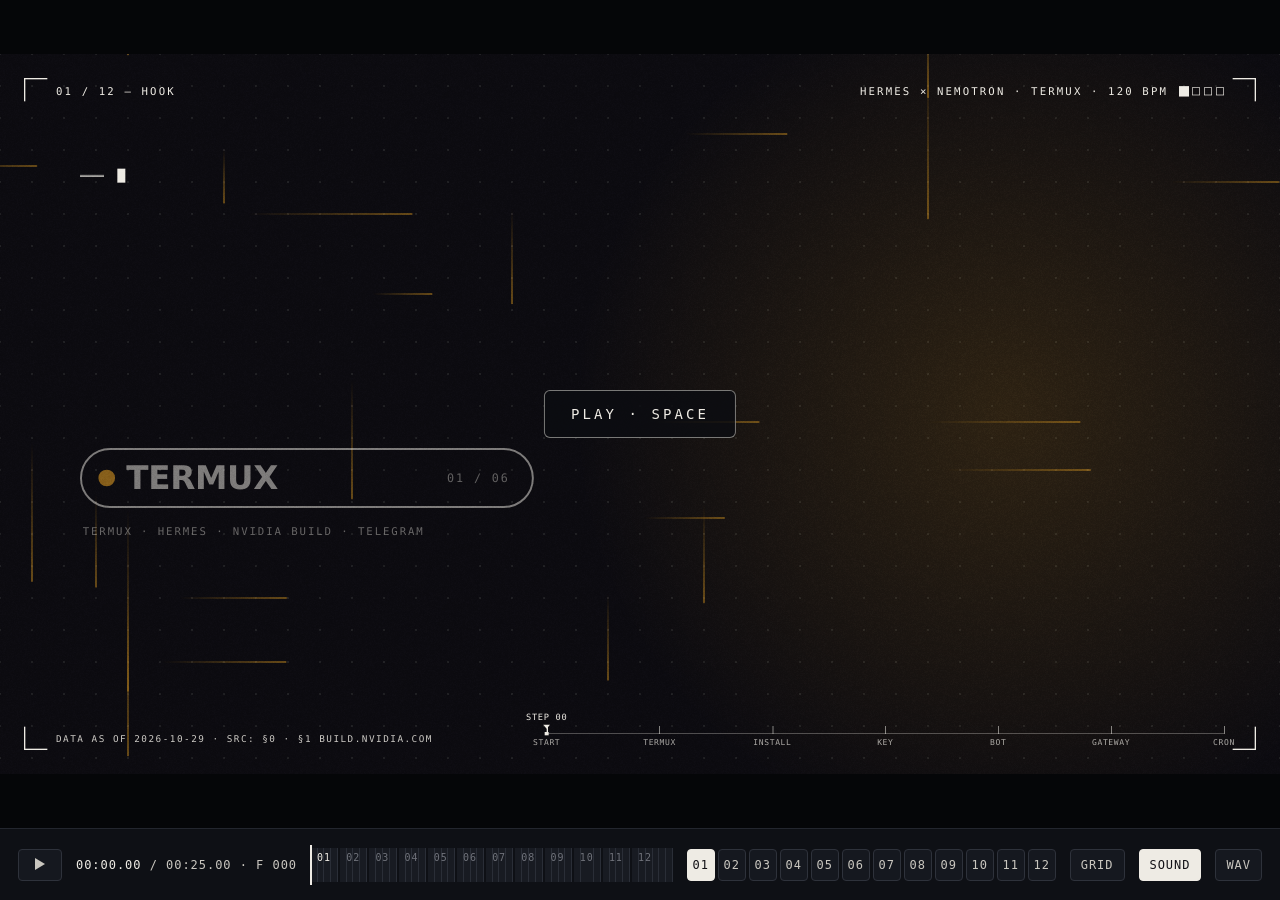
==== 6. Hermes-Nemotron Motion/index.html @ 868261e4 "Hermes × Nemotron on Termux 모션그래픽 추가 안드로이드 Termux에 Hermes Agent를 설치하고 NVIDIA build 무료 API로 Nemotron " ====
<!doctype html>
<html lang="ko">
<head>
  <meta charset="utf-8">
  <meta name="viewport" content="width=device-width, initial-scale=1">
  <title>Hermes × Nemotron on Termux · Motion Graphic</title>
  <meta name="description" content="25초, 120 BPM 모션그래픽. 안드로이드 Termux에서 Hermes Agent와 Nemotron 3 Ultra 무료 API, 텔레그램으로 AI 자동화하기.">
  <link rel="stylesheet" href="css/tokens.css">
  <link rel="stylesheet" href="css/stage.css">
  <link rel="stylesheet" href="css/hud.css">
  <link rel="stylesheet" href="css/scenes.css">
  <link rel="stylesheet" href="css/controls.css">
</head>
<body>
  <main id="viewport" aria-label="Hermes × Nemotron on Termux motion graphic">
    <div id="stage">
      <canvas id="bgfx" width="1920" height="1080"></canvas>
      <div id="scenes"></div>
      <div id="transition-layer"></div>
      <div id="grain"></div>
      <div id="hud"></div>
      <div id="beatgrid" hidden></div>
    </div>
  </main>

  <div id="controls" role="toolbar" aria-label="Player controls"></div>

  <svg width="0" height="0" style="position:absolute" aria-hidden="true">
    <filter id="ch-r" color-interpolation-filters="sRGB"><feColorMatrix type="matrix" values="1 0 0 0 0  0 0 0 0 0  0 0 0 0 0  0 0 0 1 0"/></filter>
    <filter id="ch-g" color-interpolation-filters="sRGB"><feColorMatrix type="matrix" values="0 0 0 0 0  0 1 0 0 0  0 0 0 0 0  0 0 0 1 0"/></filter>
    <filter id="ch-b" color-interpolation-filters="sRGB"><feColorMatrix type="matrix" values="0 0 0 0 0  0 0 0 0 0  0 0 1 0 0  0 0 0 1 0"/></filter>
    <filter id="mblur" x="-10%" y="0" width="120%" height="100%"><feGaussianBlur id="mblur-k" stdDeviation="0 0"/></filter>
  </svg>

  <script defer src="js/core/util.js"></script>
  <script defer src="js/core/timeline.js"></script>
  <script defer src="js/data.js"></script>
  <script defer src="js/ui/components.js"></script>
  <script defer src="js/ui/devices.js"></script>
  <script defer src="js/fx/textures.js"></script>
  <script defer src="js/hud.js"></script>
  <script defer src="js/scenes/01-hook.js"></script>
  <script defer src="js/scenes/02-selfhost.js"></script>
  <script defer src="js/scenes/03-free.js"></script>
  <script defer src="js/scenes/04-termux.js"></script>
  <script defer src="js/scenes/05-install.js"></script>
  <script defer src="js/scenes/06-key.js"></script>
  <script defer src="js/scenes/07-moe.js"></script>
  <script defer src="js/scenes/08-telegram.js"></script>
  <script defer src="js/scenes/09-gateway.js"></script>
  <script defer src="js/scenes/10-cron.js"></script>
  <script defer src="js/scenes/11-montage.js"></script>
  <script defer src="js/scenes/12-endcard.js"></script>
  <script defer src="js/transitions.js"></script>
  <script defer src="js/engine.js"></script>
  <script defer src="js/audio.js"></script>
  <script defer src="js/controls.js"></script>
  <script defer src="js/main.js"></script>
</body>
</html>
---- 6. Hermes-Nemotron Motion/css/tokens.css ----
/* Design tokens: palette, type stacks. Fonts resolve from the local system only (no network). */

@font-face {
  font-family: 'SX Display';
  src: local('Pretendard Black'), local('Pretendard-Black'), local('Pretendard Variable Black');
  font-weight: 900;
  font-style: normal;
}
@font-face {
  font-family: 'SX Display';
  src: local('Pretendard Bold'), local('Pretendard-Bold');
  font-weight: 700;
  font-style: normal;
}
@font-face {
  font-family: 'SX Mono';
  src: local('JetBrains Mono'), local('JetBrainsMono-Regular');
  font-weight: 400;
  font-style: normal;
}
@font-face {
  font-family: 'SX Mono';
  src: local('JetBrains Mono Bold'), local('JetBrainsMono-Bold');
  font-weight: 700;
  font-style: normal;
}

:root {
  --night: #0C0B10;
  --amber: #FFB224;
  --sky: #2F6BFF;
  --paper: #EEEBE4;
  --rose: #F2557A;
  --ink: #121116;

  --f-display: 'SX Display', 'Pretendard Variable', 'Noto Sans KR', 'Apple SD Gothic Neo',
    'Malgun Gothic', system-ui, sans-serif;
  --f-mono: 'SX Mono', 'JetBrains Mono', 'Cascadia Mono', 'SF Mono', Menlo, Consolas, monospace;

  --ctrl-h: 72px;
}
---- 6. Hermes-Nemotron Motion/css/stage.css ----
/* Viewport, fixed 1920×1080 stage and global layers */

html,
body {
  margin: 0;
  height: 100%;
  background: #050608;
  color: var(--paper);
  overflow: hidden;
}

#viewport {
  position: fixed;
  inset: 0 0 var(--ctrl-h) 0;
  overflow: hidden;
}

#stage {
  position: absolute;
  left: 0;
  top: 0;
  width: 1920px;
  height: 1080px;
  transform-origin: 0 0;
  overflow: hidden;
  background: var(--night);
  font-variant-numeric: tabular-nums;
  -webkit-font-smoothing: antialiased;
  text-rendering: geometricPrecision;
}

#bgfx,
#scenes,
#transition-layer,
#grain,
#hud,
#beatgrid {
  position: absolute;
  inset: 0;
  width: 1920px;
  height: 1080px;
}

#transition-layer,
#grain,
#hud,
#beatgrid {
  pointer-events: none;
}

#bgfx { z-index: 0; }
#scenes { z-index: 1; }
#transition-layer { z-index: 2; }
#grain { z-index: 3; }
#hud { z-index: 5; }
#beatgrid { z-index: 6; }

#grain {
  opacity: 0.11;
  mix-blend-mode: soft-light;
  background-size: 256px 256px;
}

/* Capture mode: stage pinned at 1:1, no chrome */
body.capture {
  background: var(--night);
}
body.capture #viewport {
  inset: 0;
}
body.capture #controls,
body.capture #bigplay {
  display: none !important;
}

/* Beat grid overlay (toggle) */
#beatgrid {
  color: var(--amber);
  font-family: var(--f-mono);
}
#beatgrid .bg-col {
  position: absolute;
  top: 0;
  bottom: 0;
  width: 1px;
  background: currentColor;
  opacity: 0.22;
}
#beatgrid .bg-safe {
  position: absolute;
  left: 96px;
  top: 54px;
  right: 96px;
  bottom: 54px;
  border: 1px dashed currentColor;
  opacity: 0.35;
}
#beatgrid .bg-flash {
  position: absolute;
  left: 0;
  right: 0;
  top: 0;
  height: 10px;
  background: currentColor;
}
#beatgrid .bg-read {
  position: absolute;
  left: 50%;
  top: 110px;
  transform: translateX(-50%);
  padding: 10px 16px;
  font-size: 22px;
  letter-spacing: 0.12em;
  color: var(--ink);
  background: var(--amber);
  white-space: pre;
}
#beatgrid .bg-cells {
  position: absolute;
  left: 50%;
  top: 170px;
  transform: translateX(-50%);
  display: flex;
  gap: 8px;
}
#beatgrid .bg-cells i {
  width: 40px;
  height: 12px;
  border: 2px solid var(--amber);
}
#beatgrid .bg-cells i.on {
  background: var(--amber);
}
---- 6. Hermes-Nemotron Motion/css/hud.css ----
/* Persistent HUD: crop marks, scene id, beat cells, year ruler, data source line */

#hud {
  color: var(--hud-fg, var(--paper));
  font-family: var(--f-mono);
  font-size: 16px;
  letter-spacing: 0.2em;
  text-transform: uppercase;
  z-index: 5;
}

.crop {
  position: absolute;
  width: 28px;
  height: 28px;
  border-color: currentColor;
  border-style: solid;
  border-width: 0;
}
.crop.tl { left: 36px; top: 36px; border-left-width: 2px; border-top-width: 2px; }
.crop.tr { right: 36px; top: 36px; border-right-width: 2px; border-top-width: 2px; }
.crop.bl { left: 36px; bottom: 36px; border-left-width: 2px; border-bottom-width: 2px; }
.crop.br { right: 36px; bottom: 36px; border-right-width: 2px; border-bottom-width: 2px; }

.hud-tl {
  position: absolute;
  left: 84px;
  top: 46px;
  white-space: nowrap;
}

.hud-tr {
  position: absolute;
  right: 84px;
  top: 46px;
  display: flex;
  align-items: center;
  gap: 18px;
  white-space: nowrap;
}
.hud-beats {
  display: flex;
  gap: 6px;
}
.hud-beats i {
  display: block;
  width: 12px;
  height: 12px;
  border: 1.5px solid currentColor;
  box-sizing: border-box;
}
.hud-beats i.on {
  background: currentColor;
}

.hud-src {
  position: absolute;
  left: 84px;
  bottom: 44px;
  font-size: 14px;
  letter-spacing: 0.16em;
  white-space: nowrap;
  opacity: 0.85;
}

.hud-ruler {
  position: absolute;
  left: 820px;
  width: 1016px;
  bottom: 46px;
  height: 40px;
}
.hud-ruler .base {
  position: absolute;
  left: 0;
  right: 0;
  bottom: 14px;
  height: 1px;
  background: currentColor;
  opacity: 0.45;
}
.hud-ruler .tick {
  position: absolute;
  bottom: 14px;
  width: 1px;
  height: 7px;
  background: currentColor;
  opacity: 0.5;
}
.hud-ruler .tick.major {
  height: 12px;
  opacity: 0.8;
}
.hud-ruler .tick.lit {
  opacity: 1;
  height: 12px;
  width: 2px;
}
.hud-ruler .lbl {
  position: absolute;
  bottom: -6px;
  font-size: 12px;
  letter-spacing: 0.08em;
  transform: translateX(-50%);
  opacity: 0.7;
}
.hud-ruler .hl {
  position: absolute;
  bottom: 12px;
  height: 5px;
  background: currentColor;
}
.hud-ruler .mark {
  position: absolute;
  bottom: 22px;
  transform: translateX(-50%);
  font-size: 13px;
  letter-spacing: 0.08em;
  white-space: nowrap;
}
.hud-ruler .mark::after {
  content: '';
  display: block;
  width: 0;
  height: 0;
  margin: 3px auto 0;
  border-left: 5px solid transparent;
  border-right: 5px solid transparent;
  border-top: 6px solid currentColor;
}
---- 6. Hermes-Nemotron Motion/css/scenes.css ----
/* Scene roots, shared motion components and per-scene details */

.scene {
  position: absolute;
  inset: 0;
  overflow: hidden;
  color: var(--fg);
}
.scene.bg-dark   { --fg: var(--paper); --bg: var(--night);    --accent: var(--amber);   background: transparent; }
.scene.bg-amber   { --fg: var(--ink);   --bg: var(--amber);   --accent: var(--sky); background: var(--amber); }
.scene.bg-sky { --fg: var(--paper); --bg: var(--sky); --accent: var(--amber);   background: var(--sky); }
.scene.bg-paper  { --fg: var(--ink);   --bg: var(--paper);  --accent: var(--rose);   background: var(--paper); }
.scene.bg-rose   { --fg: var(--ink);   --bg: var(--rose);   --accent: var(--paper);  background: var(--rose); }

.cam {
  position: absolute;
  inset: 0;
  transform-origin: 960px 540px;
}
.cam > *,
.abs {
  position: absolute;
}
.full {
  left: 0;
  top: 0;
  width: 1920px;
  height: 1080px;
  overflow: visible;
}

/* ---------- textures ---------- */

.blueprint {
  inset: -200px;
  background-image:
    linear-gradient(rgba(14, 16, 15, 0.075) 1px, transparent 1px),
    linear-gradient(90deg, rgba(14, 16, 15, 0.075) 1px, transparent 1px),
    linear-gradient(rgba(14, 16, 15, 0.12) 1px, transparent 1px),
    linear-gradient(90deg, rgba(14, 16, 15, 0.12) 1px, transparent 1px);
  background-size: 40px 40px, 40px 40px, 200px 200px, 200px 200px;
}

.dotgrid {
  inset: 0;
  background-image: radial-gradient(circle, rgba(232, 229, 222, 0.28) 1.3px, transparent 1.9px);
  background-size: 30px 30px;
}

.glow {
  width: 1400px;
  height: 1400px;
  margin: -700px 0 0 -700px;
  border-radius: 50%;
  pointer-events: none;
}

/* ---------- type ---------- */

.headline {
  font-family: var(--f-display);
  font-weight: 900;
  line-height: 1.08;
  letter-spacing: -0.035em;
  white-space: nowrap;
}
.hl-line {
  display: block;
}
.headline .ch {
  display: inline-block;
  white-space: pre;
}

.caption {
  display: flex;
  align-items: center;
  font-family: var(--f-mono);
  font-size: 20px;
  letter-spacing: 0.2em;
  text-transform: uppercase;
  white-space: pre;
}
.caption::before {
  content: '';
  width: 36px;
  height: 2px;
  margin-right: 16px;
  background: currentColor;
}
.cap-cur {
  display: inline-block;
  width: 0.62em;
  height: 1.05em;
  margin-left: 4px;
  background: currentColor;
}

.mono {
  font-family: var(--f-mono);
  font-size: 16px;
  letter-spacing: 0.18em;
  text-transform: uppercase;
  white-space: nowrap;
}

.counter {
  font-family: var(--f-display);
  font-weight: 900;
  line-height: 1;
  letter-spacing: -0.02em;
  white-space: nowrap;
  font-variant-numeric: tabular-nums;
}
.counter span {
  display: inline-block;
  white-space: pre;
}
.counter .d {
  width: 0.6em;
  text-align: center;
}
.counter .p {
  width: 0.26em;
  text-align: center;
}

.chip {
  padding: 10px 16px 9px;
  border: 2px solid currentColor;
  font-family: var(--f-mono);
  font-size: 18px;
  letter-spacing: 0.14em;
  text-transform: uppercase;
  white-space: nowrap;
  transform-origin: 0 50%;
}
.chip b {
  font-family: var(--f-display);
  font-weight: 900;
  letter-spacing: -0.01em;
  font-size: 1.35em;
  margin-left: 10px;
}

/* ---------- stamp ---------- */

.stamp {
  color: var(--stamp-color, var(--rose));
  transform-origin: 50% 50%;
}
.stamp-in {
  padding: 14px 26px 12px;
  border: 5px solid currentColor;
  outline: 2px solid currentColor;
  outline-offset: 5px;
  text-align: center;
  -webkit-mask-image: var(--stamp-mask);
  mask-image: var(--stamp-mask);
  -webkit-mask-size: 220px 220px;
  mask-size: 220px 220px;
}
.stamp-main {
  font-family: var(--f-display);
  font-weight: 900;
  font-size: 64px;
  line-height: 1;
  letter-spacing: 0.04em;
  white-space: nowrap;
}
.stamp-sub {
  margin-top: 8px;
  font-family: var(--f-mono);
  font-size: 14px;
  letter-spacing: 0.22em;
  white-space: nowrap;
}

/* ---------- 01 hook ---------- */

.pill {
  display: flex;
  align-items: center;
  gap: 22px;
  height: 92px;
  padding: 0 34px 0 30px;
  border: 3px solid currentColor;
  border-radius: 46px;
  box-sizing: border-box;
  white-space: nowrap;
}
.pill-name {
  display: inline-block;
  min-width: 360px;
  font-family: var(--f-display);
  font-weight: 900;
  font-size: 50px;
  letter-spacing: -0.01em;
}
.pill-idx {
  font-family: var(--f-mono);
  font-size: 18px;
  letter-spacing: 0.16em;
  opacity: 0.75;
}
.pill-dot {
  width: 16px;
  height: 16px;
  border-radius: 50%;
  background: var(--amber);
}
/* ---------- devices: phone, chat, terminal, files ---------- */

.phone {
  box-sizing: border-box;
  border: 3px solid currentColor;
  border-radius: 54px;
  padding: 16px;
}
.phone-screen {
  position: relative;
  width: 100%;
  height: 100%;
  overflow: hidden;
  border-radius: 38px;
  background: var(--night);
  color: var(--paper);
}
.phone-notch {
  position: absolute;
  left: 50%;
  top: 14px;
  width: 92px;
  height: 22px;
  margin-left: -46px;
  border-radius: 11px;
  background: #000;
}
.chat-head {
  position: absolute;
  left: 0;
  right: 0;
  top: 48px;
  height: 64px;
  display: flex;
  align-items: center;
  gap: 14px;
  padding: 0 22px;
  border-bottom: 1px solid rgba(238, 235, 228, 0.18);
  font-family: var(--f-mono);
  font-size: 17px;
  letter-spacing: 0.08em;
}
.chat-head i {
  width: 36px;
  height: 36px;
  border-radius: 50%;
  background: var(--amber);
}
.chat-head small {
  display: block;
  font-size: 12px;
  opacity: 0.6;
}
.bubble {
  position: absolute;
  max-width: 300px;
  padding: 12px 16px;
  border-radius: 20px;
  font-family: var(--f-display);
  font-weight: 700;
  font-size: 20px;
  line-height: 1.3;
  white-space: normal;
  word-break: keep-all;
}
.bubble.me {
  right: 18px;
  border-bottom-right-radius: 6px;
  background: var(--sky);
  color: var(--paper);
}
.bubble.bot {
  left: 18px;
  border-bottom-left-radius: 6px;
  background: #24232B;
  color: var(--paper);
}
.bubble code,
.bubble .m {
  font-family: var(--f-mono);
  font-weight: 400;
  font-size: 17px;
}
.bubble .tag {
  display: block;
  margin-top: 6px;
  font-family: var(--f-mono);
  font-weight: 400;
  font-size: 11px;
  letter-spacing: 0.16em;
  opacity: 0.7;
}

.term {
  box-sizing: border-box;
  border: 2px solid rgba(238, 235, 228, 0.5);
  background: rgba(12, 11, 16, 0.94);
  color: var(--paper);
  font-family: var(--f-mono);
}
.term.light {
  border-color: var(--ink);
  background: #F7F5F0;
  color: var(--ink);
}
.term-bar {
  display: flex;
  align-items: center;
  gap: 8px;
  height: 40px;
  padding: 0 14px;
  border-bottom: 2px solid rgba(128, 128, 128, 0.3);
  font-size: 14px;
  letter-spacing: 0.12em;
}
.term-bar i {
  width: 12px;
  height: 12px;
  border-radius: 50%;
  border: 1.5px solid currentColor;
}
.term-bar span {
  margin-left: 14px;
  opacity: 0.7;
}
.term-body {
  padding: 16px 20px 18px;
  font-size: 19px;
  line-height: 1.7;
  white-space: pre;
}
.term-body .p { color: var(--amber); }
.term.light .term-body .p { color: var(--rose); }
.term-body .dim { opacity: 0.55; }
.term-body .k { color: var(--amber); }
.term.light .term-body .k { color: var(--sky); }
.term-body .cur {
  display: inline-block;
  width: 0.6em;
  height: 1.05em;
  vertical-align: -0.15em;
  background: currentColor;
}

.check {
  display: flex;
  align-items: center;
  gap: 20px;
  height: 64px;
  font-family: var(--f-mono);
  font-size: 22px;
  letter-spacing: 0.12em;
  white-space: nowrap;
}
.check i {
  position: relative;
  width: 34px;
  height: 34px;
  box-sizing: border-box;
  border: 3px solid currentColor;
}
.check i::after {
  content: '';
  position: absolute;
  left: 8px;
  top: 1px;
  width: 9px;
  height: 18px;
  border: solid var(--amber);
  border-width: 0 5px 5px 0;
  transform: rotate(45deg) scale(var(--ck, 0));
}
.check b {
  position: relative;
  font-weight: 400;
}
.check b::before {
  content: '';
  position: absolute;
  left: -6px;
  right: -6px;
  top: 12%;
  bottom: 8%;
  background: var(--amber);
  opacity: 0.85;
  transform-origin: 0 50%;
  transform: scaleX(var(--hl, 0));
  z-index: -1;
}
.check b span { position: relative; }

.node {
  box-sizing: border-box;
  width: 360px;
  height: 170px;
  padding: 22px 24px;
  border: 3px solid var(--paper);
  border-radius: 18px;
  background: var(--night);
}
.node .k {
  font-family: var(--f-mono);
  font-size: 15px;
  letter-spacing: 0.18em;
  opacity: 0.7;
}
.node .v {
  margin-top: 12px;
  font-family: var(--f-display);
  font-weight: 900;
  font-size: 40px;
  line-height: 1.05;
  letter-spacing: -0.01em;
  white-space: nowrap;
}

.tagchip {
  padding: 10px 16px 9px;
  border-radius: 30px;
  background: var(--ink);
  color: var(--amber);
  font-family: var(--f-mono);
  font-size: 18px;
  letter-spacing: 0.12em;
  white-space: nowrap;
}

.badge {
  display: inline-block;
  padding: 6px 14px 5px;
  border-radius: 6px;
  background: var(--ink);
  color: var(--amber);
  font-family: var(--f-mono);
  font-size: 16px;
  letter-spacing: 0.16em;
}

/* ---------- 11 montage ---------- */

.cut {
  position: absolute;
  inset: 0;
  color: var(--fg);
}
.cut > * {
  position: absolute;
}
.cut.bg-dark   { --fg: var(--paper); background: var(--night); }
.cut.bg-amber   { --fg: var(--ink);   background: var(--amber); }
.cut.bg-sky { --fg: var(--paper); background: var(--sky); }
.cut.bg-paper  { --fg: var(--ink);   background: var(--paper); }
.cut.bg-rose   { --fg: var(--ink);   background: var(--rose); }
.cut-label {
  left: 0;
  width: 1920px;
  text-align: center;
  font-size: 22px;
  letter-spacing: 0.26em;
}
.cut-idx {
  left: 120px;
  top: 172px;
  font-size: 18px;
}
.segbar {
  display: flex;
  height: 26px;
}
.segbar i {
  display: block;
  height: 100%;
}
.seglabels {
  display: flex;
  justify-content: space-between;
  font-size: 15px;
  letter-spacing: 0.16em;
}

/* ---------- 12 end card ---------- */

.subcopy {
  font-family: var(--f-display);
  font-weight: 700;
  font-size: 34px;
  line-height: 1.2;
  letter-spacing: -0.01em;
  white-space: nowrap;
}
.title {
  font-family: var(--f-display);
  font-weight: 900;
  line-height: 1;
  letter-spacing: -0.01em;
  white-space: nowrap;
}
---- 6. Hermes-Nemotron Motion/css/controls.css ----
/* Player chrome (outside the stage, hidden in capture mode) */

#controls {
  position: fixed;
  left: 0;
  right: 0;
  bottom: 0;
  height: var(--ctrl-h);
  display: flex;
  align-items: center;
  gap: 14px;
  padding: 0 18px;
  box-sizing: border-box;
  background: #0E1015;
  border-top: 1px solid #23262E;
  color: #C9C6BF;
  font: 12px/1 var(--f-mono);
  letter-spacing: 0.08em;
  user-select: none;
}

#controls button {
  height: 32px;
  min-width: 32px;
  padding: 0 10px;
  border: 1px solid #2E323B;
  border-radius: 4px;
  background: #15181F;
  color: inherit;
  font: inherit;
  letter-spacing: inherit;
  cursor: pointer;
  transition: background-color 120ms ease-out, border-color 120ms ease-out;
}
#controls button:hover {
  background: #1D212A;
  border-color: #3B404B;
}
#controls button:focus-visible {
  outline: 2px solid var(--amber);
  outline-offset: 1px;
}
#controls button[aria-pressed='true'] {
  background: var(--paper);
  border-color: var(--paper);
  color: var(--ink);
}
#controls .play {
  width: 44px;
  font-size: 14px;
}

.c-time {
  min-width: 190px;
  white-space: nowrap;
  font-variant-numeric: tabular-nums;
}
.c-time b {
  color: var(--paper);
  font-weight: 400;
}

.c-scrub {
  position: relative;
  flex: 1;
  height: 34px;
  cursor: pointer;
  touch-action: none;
}
.c-segs {
  position: absolute;
  inset: 0;
  display: flex;
  gap: 2px;
}
.c-seg {
  position: relative;
  height: 100%;
  background: #181B22;
  background-image: repeating-linear-gradient(90deg, transparent 0 calc(var(--bw) - 1px), #2A2E37 calc(var(--bw) - 1px) var(--bw));
  overflow: hidden;
}
.c-seg span {
  position: absolute;
  left: 6px;
  top: 5px;
  font-size: 10px;
  color: #6F727A;
  pointer-events: none;
}
.c-seg.on span {
  color: var(--paper);
}
.c-fill {
  position: absolute;
  left: 0;
  top: auto;
  bottom: 0;
  height: 3px;
  background: var(--amber);
  pointer-events: none;
}
.c-head {
  position: absolute;
  top: -3px;
  bottom: -3px;
  width: 2px;
  margin-left: -1px;
  background: var(--paper);
  pointer-events: none;
}

.c-scenes {
  display: flex;
  gap: 3px;
}
#controls .c-scenes button {
  min-width: 28px;
  padding: 0 4px;
}

@media (max-width: 1100px) {
  .c-scenes {
    display: none;
  }
}
@media (max-width: 640px) {
  .c-time {
    min-width: 0;
  }
  .c-time .c-frame {
    display: none;
  }
}

#bigplay {
  position: fixed;
  left: 50%;
  top: calc((100% - var(--ctrl-h)) / 2);
  transform: translate(-50%, -50%);
  padding: 16px 26px;
  border: 1px solid rgba(232, 229, 222, 0.5);
  border-radius: 6px;
  background: rgba(11, 13, 18, 0.82);
  color: var(--paper);
  font: 14px/1 var(--f-mono);
  letter-spacing: 0.22em;
  cursor: pointer;
}
#bigplay:hover {
  background: rgba(11, 13, 18, 0.95);
}
#bigplay[hidden] {
  display: none;
}
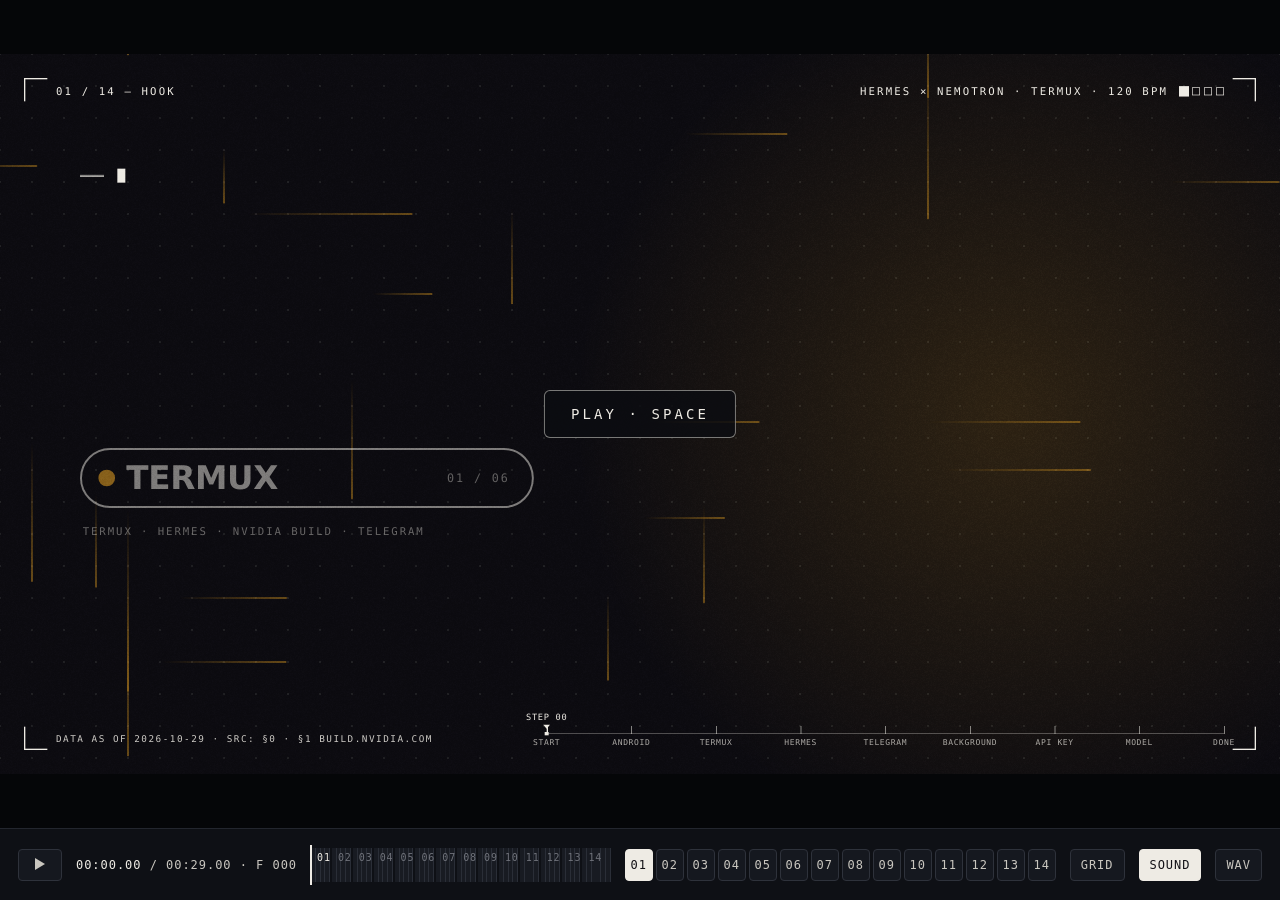
==== commit b5243d2e: "Hermes × Nemotron 모션그래픽을 플레이북 순서로 다시 구성 안드로이드 → Termux(F-Droid/GitHub) → Hermes → 텔레그램 → GPT 도움 → 백그" ====
--- a/6. Hermes-Nemotron Motion/index.html
+++ b/6. Hermes-Nemotron Motion/index.html
@@ -4,7 +4,7 @@
   <meta charset="utf-8">
   <meta name="viewport" content="width=device-width, initial-scale=1">
   <title>Hermes × Nemotron on Termux · Motion Graphic</title>
-  <meta name="description" content="25초, 120 BPM 모션그래픽. 안드로이드 Termux에서 Hermes Agent와 Nemotron 3 Ultra 무료 API, 텔레그램으로 AI 자동화하기.">
+  <meta name="description" content="29초, 120 BPM 모션그래픽. 안드로이드 Termux에서 Hermes Agent와 Nemotron 3 Ultra 무료 API, 텔레그램으로 AI 자동화하기.">
   <link rel="stylesheet" href="css/tokens.css">
   <link rel="stylesheet" href="css/stage.css">
   <link rel="stylesheet" href="css/hud.css">
@@ -40,17 +40,19 @@
   <script defer src="js/fx/textures.js"></script>
   <script defer src="js/hud.js"></script>
   <script defer src="js/scenes/01-hook.js"></script>
-  <script defer src="js/scenes/02-selfhost.js"></script>
-  <script defer src="js/scenes/03-free.js"></script>
-  <script defer src="js/scenes/04-termux.js"></script>
-  <script defer src="js/scenes/05-install.js"></script>
-  <script defer src="js/scenes/06-key.js"></script>
-  <script defer src="js/scenes/07-moe.js"></script>
-  <script defer src="js/scenes/08-telegram.js"></script>
-  <script defer src="js/scenes/09-gateway.js"></script>
-  <script defer src="js/scenes/10-cron.js"></script>
-  <script defer src="js/scenes/11-montage.js"></script>
-  <script defer src="js/scenes/12-endcard.js"></script>
+  <script defer src="js/scenes/02-android.js"></script>
+  <script defer src="js/scenes/03-termux.js"></script>
+  <script defer src="js/scenes/04-install.js"></script>
+  <script defer src="js/scenes/05-telegram.js"></script>
+  <script defer src="js/scenes/06-gpt.js"></script>
+  <script defer src="js/scenes/07-background.js"></script>
+  <script defer src="js/scenes/08-key.js"></script>
+  <script defer src="js/scenes/09-model.js"></script>
+  <script defer src="js/scenes/10-free.js"></script>
+  <script defer src="js/scenes/11-done.js"></script>
+  <script defer src="js/scenes/12-skills.js"></script>
+  <script defer src="js/scenes/13-montage.js"></script>
+  <script defer src="js/scenes/14-endcard.js"></script>
   <script defer src="js/transitions.js"></script>
   <script defer src="js/engine.js"></script>
   <script defer src="js/audio.js"></script>
